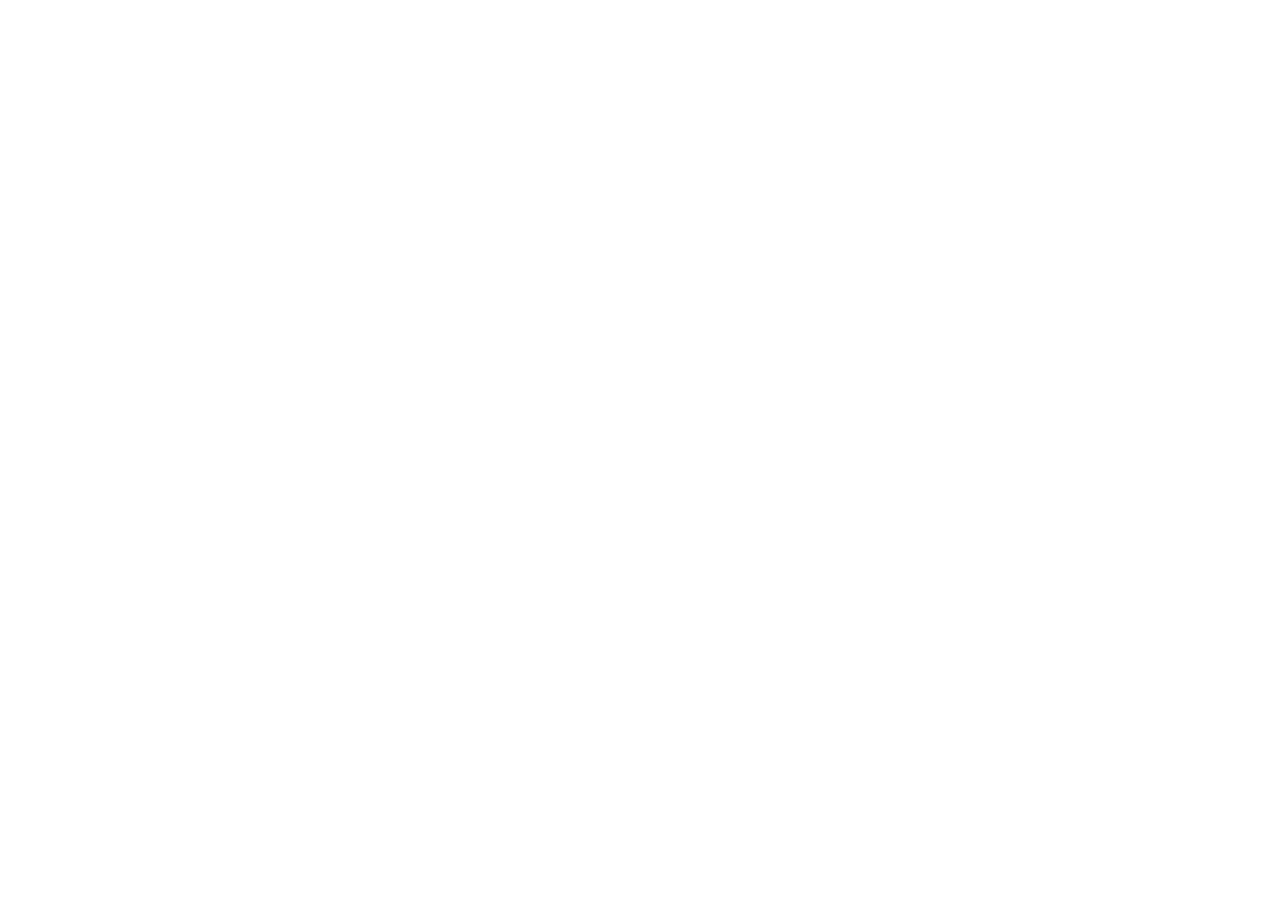
==== Catalogo.html @ 3c74f139 "Se agrego la mision, vision y valores" ====
<!DOCTYPE html>
<html lang="en">
    <head>
        <title>Catalogo</title>
        <meta charset="UTF-8">
        <meta name="viewport" content="width=device-width, initial-scale=1">
        <link href="style.css" rel="stylesheet">
    </head>
    <body>
    
    </body>
</html>
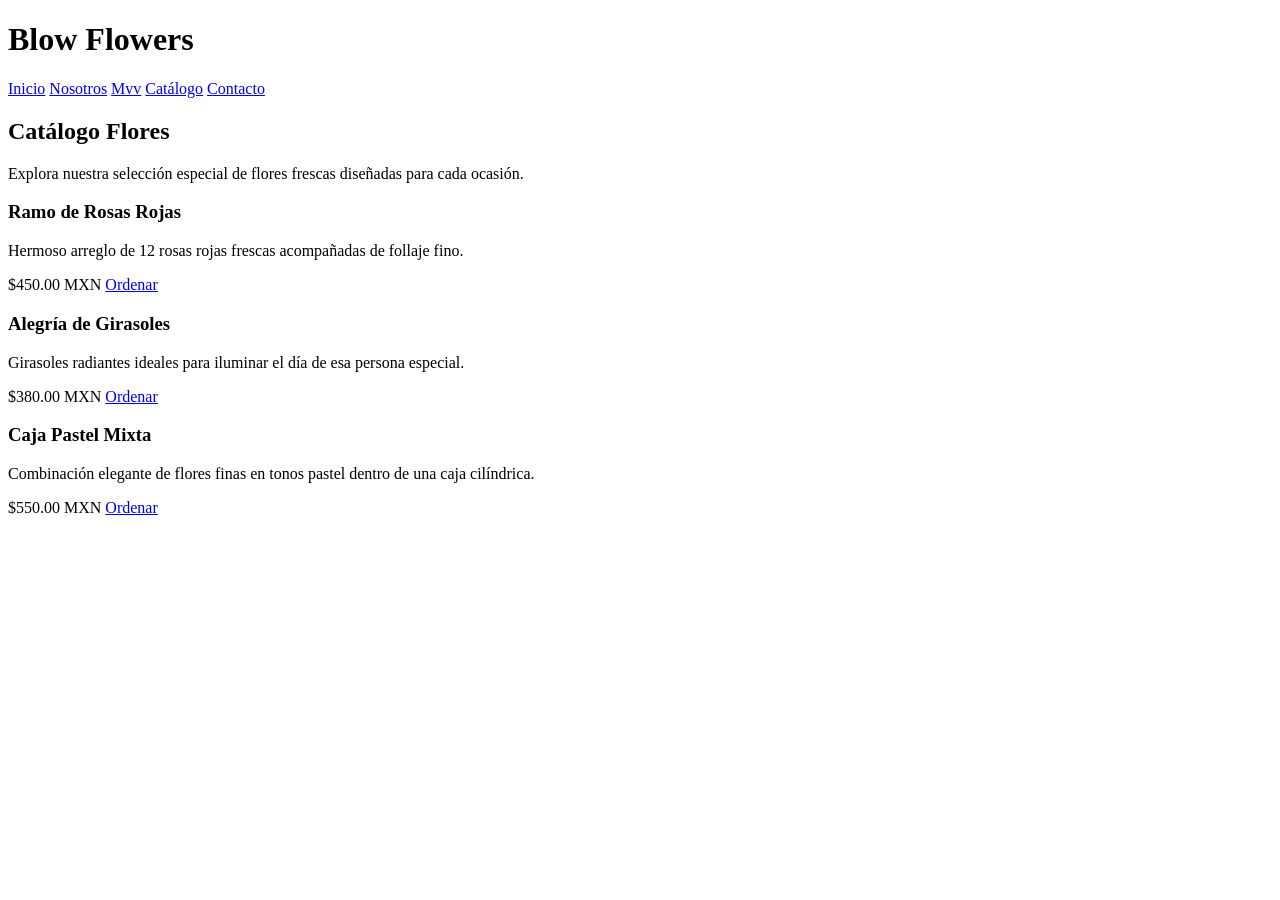
==== commit ecec2534: "Se agrego informacion al apartado del catalogo" ====
--- a/Catalogo.html
+++ b/Catalogo.html
@@ -1,12 +1,54 @@
 <!DOCTYPE html>
-<html lang="en">
-    <head>
-        <title>Catalogo</title>
-        <meta charset="UTF-8">
-        <meta name="viewport" content="width=device-width, initial-scale=1">
-        <link href="style.css" rel="stylesheet">
-    </head>
-    <body>
-    
-    </body>
+<html lang="es">
+<head>
+    <meta charset="UTF-8">
+    <meta name="viewport" content="width=device-width, initial-scale=1.0">
+    <title>Catálogo</title>
+    <link rel="stylesheet" href="style.css">
+</head>
+<body>
+
+    <header>
+        <h1>Blow Flowers</h1>
+        <div class="nav_bg">
+            <nav class="navegacion-principal contenedor">
+                <a href="index.html">Inicio</a>
+                <a href="Nosotros.html">Nosotros</a>
+                <a href="Mvv.html">Mvv</a>
+                <a href="Catalogo.html">Catálogo</a>
+                <a href="Contacto.html">Contacto</a>
+            </nav>
+        </div>
+    </header>
+
+    <main class="contenedor">
+        <h2>Catálogo Flores</h2>
+        <p class="descripcion-catalogo">Explora nuestra selección especial de flores frescas diseñadas para cada ocasión.</p>
+
+        <div class="contenedor-catalogo">
+            <div class="card-producto">
+                <h3>Ramo de Rosas Rojas</h3>
+                <p>Hermoso arreglo de 12 rosas rojas frescas acompañadas de follaje fino.</p>
+                <span class="precio">$450.00 MXN</span>
+                <a href="Contacto.html" class="btn-pedido">Ordenar</a>
+            </div>
+
+            <div class="card-producto">
+                <h3>Alegría de Girasoles</h3>
+                <p>Girasoles radiantes ideales para iluminar el día de esa persona especial.</p>
+                <span class="precio">$380.00 MXN</span>
+                <a href="Contacto.html" class="btn-pedido">Ordenar</a>
+            </div>
+
+            <div class="card-producto">
+                <h3>Caja Pastel Mixta</h3>
+                <p>Combinación elegante de flores finas en tonos pastel dentro de una caja cilíndrica.</p>
+                <span class="precio">$550.00 MXN</span>
+                <a href="Contacto.html" class="btn-pedido">Ordenar</a>
+            </div>
+        </div>
+    </main>
+
+
+</body>
 </html>
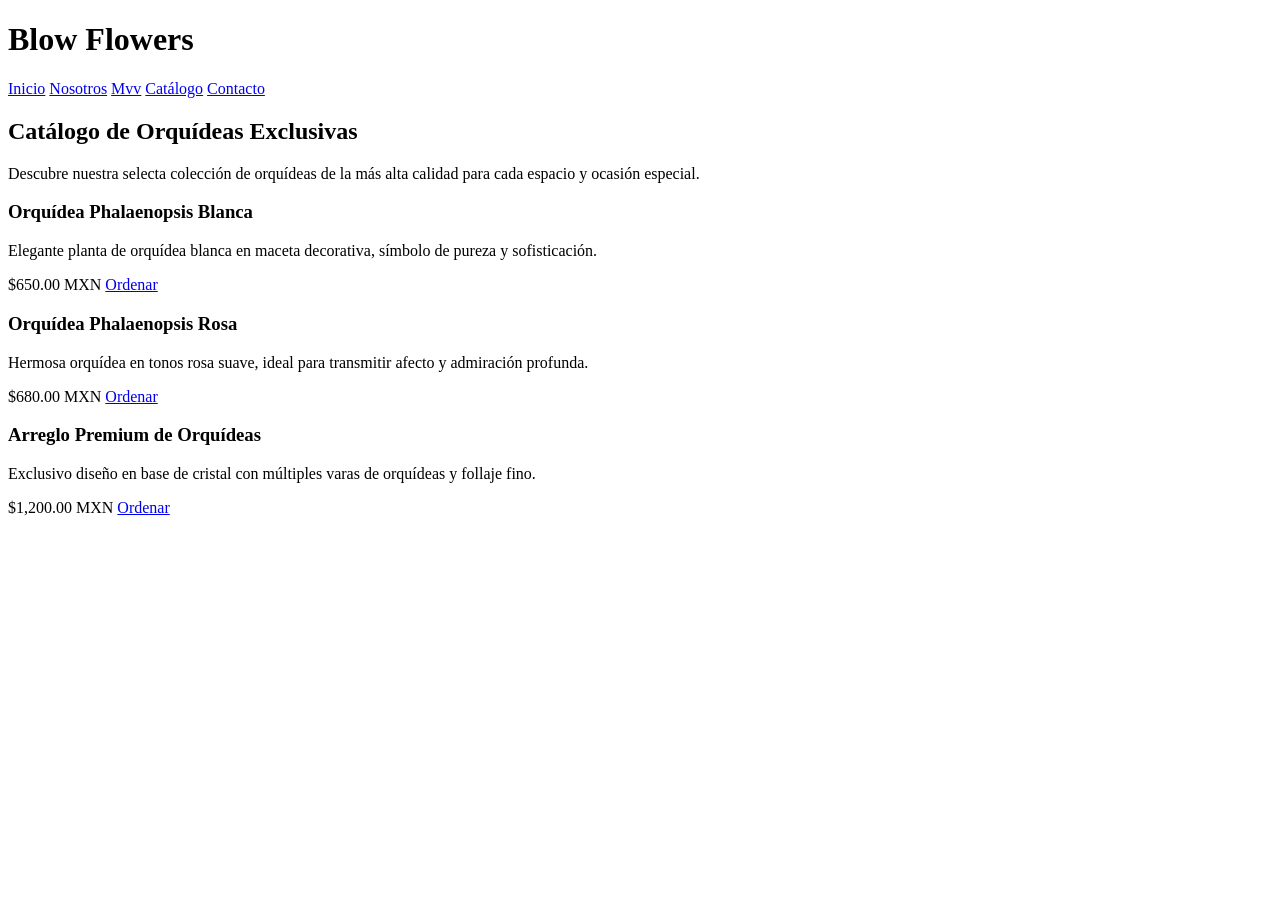
==== commit 659d7d42: "Se agrego una imagen" ====
--- a/Catalogo.html
+++ b/Catalogo.html
@@ -3,7 +3,7 @@
 <head>
     <meta charset="UTF-8">
     <meta name="viewport" content="width=device-width, initial-scale=1.0">
-    <title>Catálogo</title>
+    <title>Catálogo de Orquídeas - Blow Flowers</title>
     <link rel="stylesheet" href="style.css">
 </head>
 <body>
@@ -22,33 +22,36 @@
     </header>
 
     <main class="contenedor">
-        <h2>Catálogo Flores</h2>
-        <p class="descripcion-catalogo">Explora nuestra selección especial de flores frescas diseñadas para cada ocasión.</p>
+        <h2>Catálogo de Orquídeas Exclusivas</h2>
+        <p class="descripcion-catalogo">Descubre nuestra selecta colección de orquídeas de la más alta calidad para cada espacio y ocasión especial.</p>
 
         <div class="contenedor-catalogo">
+            <!-- Producto 1 -->
             <div class="card-producto">
-                <h3>Ramo de Rosas Rojas</h3>
-                <p>Hermoso arreglo de 12 rosas rojas frescas acompañadas de follaje fino.</p>
-                <span class="precio">$450.00 MXN</span>
+                <h3>Orquídea Phalaenopsis Blanca</h3>
+                <p>Elegante planta de orquídea blanca en maceta decorativa, símbolo de pureza y sofisticación.</p>
+                <span class="precio">$650.00 MXN</span>
                 <a href="Contacto.html" class="btn-pedido">Ordenar</a>
             </div>
 
+            <!-- Producto 2 -->
             <div class="card-producto">
-                <h3>Alegría de Girasoles</h3>
-                <p>Girasoles radiantes ideales para iluminar el día de esa persona especial.</p>
-                <span class="precio">$380.00 MXN</span>
+                <h3>Orquídea Phalaenopsis Rosa</h3>
+                <p>Hermosa orquídea en tonos rosa suave, ideal para transmitir afecto y admiración profunda.</p>
+                <span class="precio">$680.00 MXN</span>
                 <a href="Contacto.html" class="btn-pedido">Ordenar</a>
             </div>
 
+            <!-- Producto 3 -->
             <div class="card-producto">
-                <h3>Caja Pastel Mixta</h3>
-                <p>Combinación elegante de flores finas en tonos pastel dentro de una caja cilíndrica.</p>
-                <span class="precio">$550.00 MXN</span>
+                <h3>Arreglo Premium de Orquídeas</h3>
+                <p>Exclusivo diseño en base de cristal con múltiples varas de orquídeas y follaje fino.</p>
+                <span class="precio">$1,200.00 MXN</span>
                 <a href="Contacto.html" class="btn-pedido">Ordenar</a>
             </div>
         </div>
     </main>
 
-
+    
 </body>
 </html>
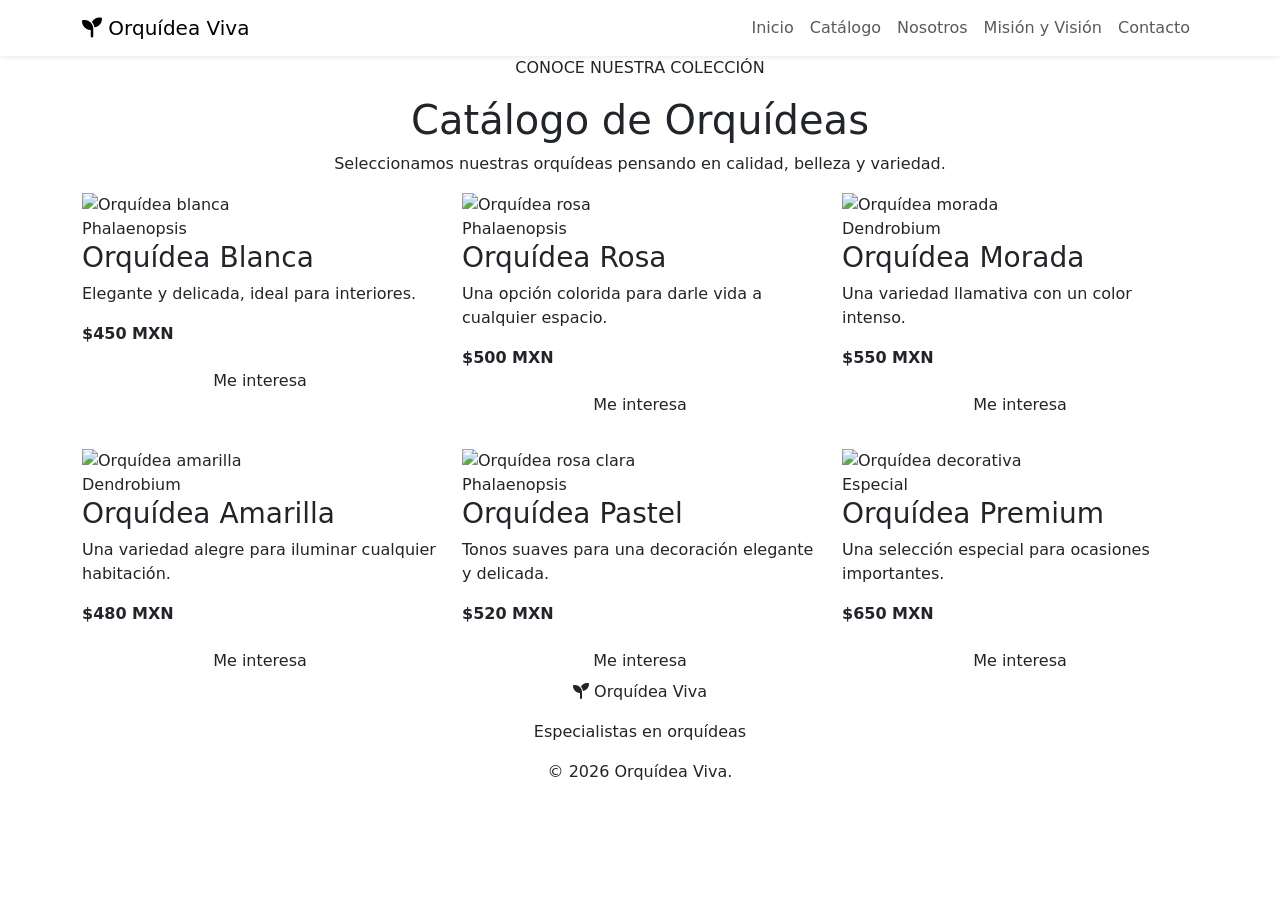
==== commit 9b9a657f: "Se modifico el apartado del catalogo" ====
--- a/Catalogo.html
+++ b/Catalogo.html
@@ -1,57 +1,385 @@
 <!DOCTYPE html>
 <html lang="es">
 <head>
+
     <meta charset="UTF-8">
-    <meta name="viewport" content="width=device-width, initial-scale=1.0">
-    <title>Catálogo de Orquídeas - Blow Flowers</title>
-    <link rel="stylesheet" href="style.css">
+
+    <meta name="viewport"
+          content="width=device-width, initial-scale=1.0">
+
+    <title>Orquídea Viva | Catálogo</title>
+
+    <link href="https://cdn.jsdelivr.net/npm/bootstrap@5.3.3/dist/css/bootstrap.min.css"
+          rel="stylesheet">
+
+    <link rel="stylesheet" href="Style.css">
+
+    <link rel="stylesheet"
+          href="https://cdnjs.cloudflare.com/ajax/libs/font-awesome/6.5.2/css/all.min.css">
+
 </head>
+
 <body>
 
-    <header>
-        <h1>Blow Flowers</h1>
-        <div class="nav_bg">
-            <nav class="navegacion-principal contenedor">
-                <a href="index.html">Inicio</a>
-                <a href="Nosotros.html">Nosotros</a>
-                <a href="Mvv.html">Mvv</a>
-                <a href="Catalogo.html">Catálogo</a>
-                <a href="Contacto.html">Contacto</a>
-            </nav>
+
+<header>
+
+    <nav class="navbar navbar-expand-lg navbar-light bg-white shadow-sm">
+
+        <div class="container">
+
+            <a class="navbar-brand logo" href="index.html">
+                <i class="fa-solid fa-seedling"></i>
+                Orquídea Viva
+            </a>
+
+            <button class="navbar-toggler"
+                    type="button"
+                    data-bs-toggle="collapse"
+                    data-bs-target="#menu">
+
+                <span class="navbar-toggler-icon"></span>
+
+            </button>
+
+
+            <div class="collapse navbar-collapse" id="menu">
+
+                <ul class="navbar-nav ms-auto">
+
+                    <li class="nav-item">
+                        <a class="nav-link" href="index.html">
+                            Inicio
+                        </a>
+                    </li>
+
+                    <li class="nav-item">
+                        <a class="nav-link activo" href="Catalogo.html">
+                            Catálogo
+                        </a>
+                    </li>
+
+                    <li class="nav-item">
+                        <a class="nav-link" href="Nosotros.html">
+                            Nosotros
+                        </a>
+                    </li>
+
+                    <li class="nav-item">
+                        <a class="nav-link" href="Mv.html">
+                            Misión y Visión
+                        </a>
+                    </li>
+
+                    <li class="nav-item">
+                        <a class="nav-link" href="Contacto.html">
+                            Contacto
+                        </a>
+                    </li>
+
+                </ul>
+
+            </div>
+
         </div>
-    </header>
-
-    <main class="contenedor">
-        <h2>Catálogo de Orquídeas Exclusivas</h2>
-        <p class="descripcion-catalogo">Descubre nuestra selecta colección de orquídeas de la más alta calidad para cada espacio y ocasión especial.</p>
-
-        <div class="contenedor-catalogo">
-            <!-- Producto 1 -->
-            <div class="card-producto">
-                <h3>Orquídea Phalaenopsis Blanca</h3>
-                <p>Elegante planta de orquídea blanca en maceta decorativa, símbolo de pureza y sofisticación.</p>
-                <span class="precio">$650.00 MXN</span>
-                <a href="Contacto.html" class="btn-pedido">Ordenar</a>
+
+    </nav>
+
+</header>
+
+
+<main>
+
+    <section class="titulo-pagina">
+
+        <div class="container text-center">
+
+            <p class="subtitulo">
+                CONOCE NUESTRA COLECCIÓN
+            </p>
+
+            <h1>
+                Catálogo de Orquídeas
+            </h1>
+
+            <p>
+                Seleccionamos nuestras orquídeas pensando en
+                calidad, belleza y variedad.
+            </p>
+
+        </div>
+
+    </section>
+
+
+    <section class="seccion">
+
+        <div class="container">
+
+            <div class="row g-4">
+
+
+                <div class="col-md-6 col-lg-4">
+
+                    <article class="producto">
+
+                        <img src="https://images.unsplash.com/photo-1566933293069-b55c7f326dd4?auto=format&fit=crop&w=600&q=80"
+                             alt="Orquídea blanca">
+
+                        <div class="producto-info">
+
+                            <span class="categoria">
+                                Phalaenopsis
+                            </span>
+
+                            <h3>
+                                Orquídea Blanca
+                            </h3>
+
+                            <p>
+                                Elegante y delicada, ideal para
+                                interiores.
+                            </p>
+
+                            <strong>
+                                $450 MXN
+                            </strong>
+
+                            <button class="btn btn-orquidea w-100 mt-3"
+                                    onclick="mostrarProducto('Orquídea Blanca')">
+                                Me interesa
+                            </button>
+
+                        </div>
+
+                    </article>
+
+                </div>
+
+
+                <div class="col-md-6 col-lg-4">
+
+                    <article class="producto">
+
+                        <img src="https://images.unsplash.com/photo-1617173944883-93f3e4a9c4e0?auto=format&fit=crop&w=600&q=80"
+                             alt="Orquídea rosa">
+
+                        <div class="producto-info">
+
+                            <span class="categoria">
+                                Phalaenopsis
+                            </span>
+
+                            <h3>
+                                Orquídea Rosa
+                            </h3>
+
+                            <p>
+                                Una opción colorida para darle
+                                vida a cualquier espacio.
+                            </p>
+
+                            <strong>
+                                $500 MXN
+                            </strong>
+
+                            <button class="btn btn-orquidea w-100 mt-3"
+                                    onclick="mostrarProducto('Orquídea Rosa')">
+                                Me interesa
+                            </button>
+
+                        </div>
+
+                    </article>
+
+                </div>
+
+
+                <div class="col-md-6 col-lg-4">
+
+                    <article class="producto">
+
+                        <img src="https://images.unsplash.com/photo-1566828832450-4c0f4f9e6f4d?auto=format&fit=crop&w=600&q=80"
+                             alt="Orquídea morada">
+
+                        <div class="producto-info">
+
+                            <span class="categoria">
+                                Dendrobium
+                            </span>
+
+                            <h3>
+                                Orquídea Morada
+                            </h3>
+
+                            <p>
+                                Una variedad llamativa con un
+                                color intenso.
+                            </p>
+
+                            <strong>
+                                $550 MXN
+                            </strong>
+
+                            <button class="btn btn-orquidea w-100 mt-3"
+                                    onclick="mostrarProducto('Orquídea Morada')">
+                                Me interesa
+                            </button>
+
+                        </div>
+
+                    </article>
+
+                </div>
+
+
+                <div class="col-md-6 col-lg-4">
+
+                    <article class="producto">
+
+                        <img src="https://images.unsplash.com/photo-1527061011665-3652c757a4d4?auto=format&fit=crop&w=600&q=80"
+                             alt="Orquídea amarilla">
+
+                        <div class="producto-info">
+
+                            <span class="categoria">
+                                Dendrobium
+                            </span>
+
+                            <h3>
+                                Orquídea Amarilla
+                            </h3>
+
+                            <p>
+                                Una variedad alegre para iluminar
+                                cualquier habitación.
+                            </p>
+
+                            <strong>
+                                $480 MXN
+                            </strong>
+
+                            <button class="btn btn-orquidea w-100 mt-3"
+                                    onclick="mostrarProducto('Orquídea Amarilla')">
+                                Me interesa
+                            </button>
+
+                        </div>
+
+                    </article>
+
+                </div>
+
+
+                <div class="col-md-6 col-lg-4">
+
+                    <article class="producto">
+
+                        <img src="https://images.unsplash.com/photo-1582794543139-8ac9cb0f7b11?auto=format&fit=crop&w=600&q=80"
+                             alt="Orquídea rosa clara">
+
+                        <div class="producto-info">
+
+                            <span class="categoria">
+                                Phalaenopsis
+                            </span>
+
+                            <h3>
+                                Orquídea Pastel
+                            </h3>
+
+                            <p>
+                                Tonos suaves para una decoración
+                                elegante y delicada.
+                            </p>
+
+                            <strong>
+                                $520 MXN
+                            </strong>
+
+                            <button class="btn btn-orquidea w-100 mt-3"
+                                    onclick="mostrarProducto('Orquídea Pastel')">
+                                Me interesa
+                            </button>
+
+                        </div>
+
+                    </article>
+
+                </div>
+
+
+                <div class="col-md-6 col-lg-4">
+
+                    <article class="producto">
+
+                        <img src="https://images.unsplash.com/photo-1591886960571-74d43a9d4166?auto=format&fit=crop&w=600&q=80"
+                             alt="Orquídea decorativa">
+
+                        <div class="producto-info">
+
+                            <span class="categoria">
+                                Especial
+                            </span>
+
+                            <h3>
+                                Orquídea Premium
+                            </h3>
+
+                            <p>
+                                Una selección especial para
+                                ocasiones importantes.
+                            </p>
+
+                            <strong>
+                                $650 MXN
+                            </strong>
+
+                            <button class="btn btn-orquidea w-100 mt-3"
+                                    onclick="mostrarProducto('Orquídea Premium')">
+                                Me interesa
+                            </button>
+
+                        </div>
+
+                    </article>
+
+                </div>
+
             </div>
 
-            <!-- Producto 2 -->
-            <div class="card-producto">
-                <h3>Orquídea Phalaenopsis Rosa</h3>
-                <p>Hermosa orquídea en tonos rosa suave, ideal para transmitir afecto y admiración profunda.</p>
-                <span class="precio">$680.00 MXN</span>
-                <a href="Contacto.html" class="btn-pedido">Ordenar</a>
-            </div>
-
-            <!-- Producto 3 -->
-            <div class="card-producto">
-                <h3>Arreglo Premium de Orquídeas</h3>
-                <p>Exclusivo diseño en base de cristal con múltiples varas de orquídeas y follaje fino.</p>
-                <span class="precio">$1,200.00 MXN</span>
-                <a href="Contacto.html" class="btn-pedido">Ordenar</a>
-            </div>
         </div>
-    </main>
-
-    
+
+    </section>
+
+</main>
+
+
+<footer>
+
+    <div class="container text-center">
+
+        <p>
+            <i class="fa-solid fa-seedling"></i>
+            Orquídea Viva
+        </p>
+
+        <p>
+            Especialistas en orquídeas
+        </p>
+
+        <p>
+            © 2026 Orquídea Viva.
+        </p>
+
+    </div>
+
+</footer>
+
+
+<script src="https://cdn.jsdelivr.net/npm/bootstrap@5.3.3/dist/js/bootstrap.bundle.min.js"></script>
+
+<script src="function.js"></script>
+
 </body>
 </html>
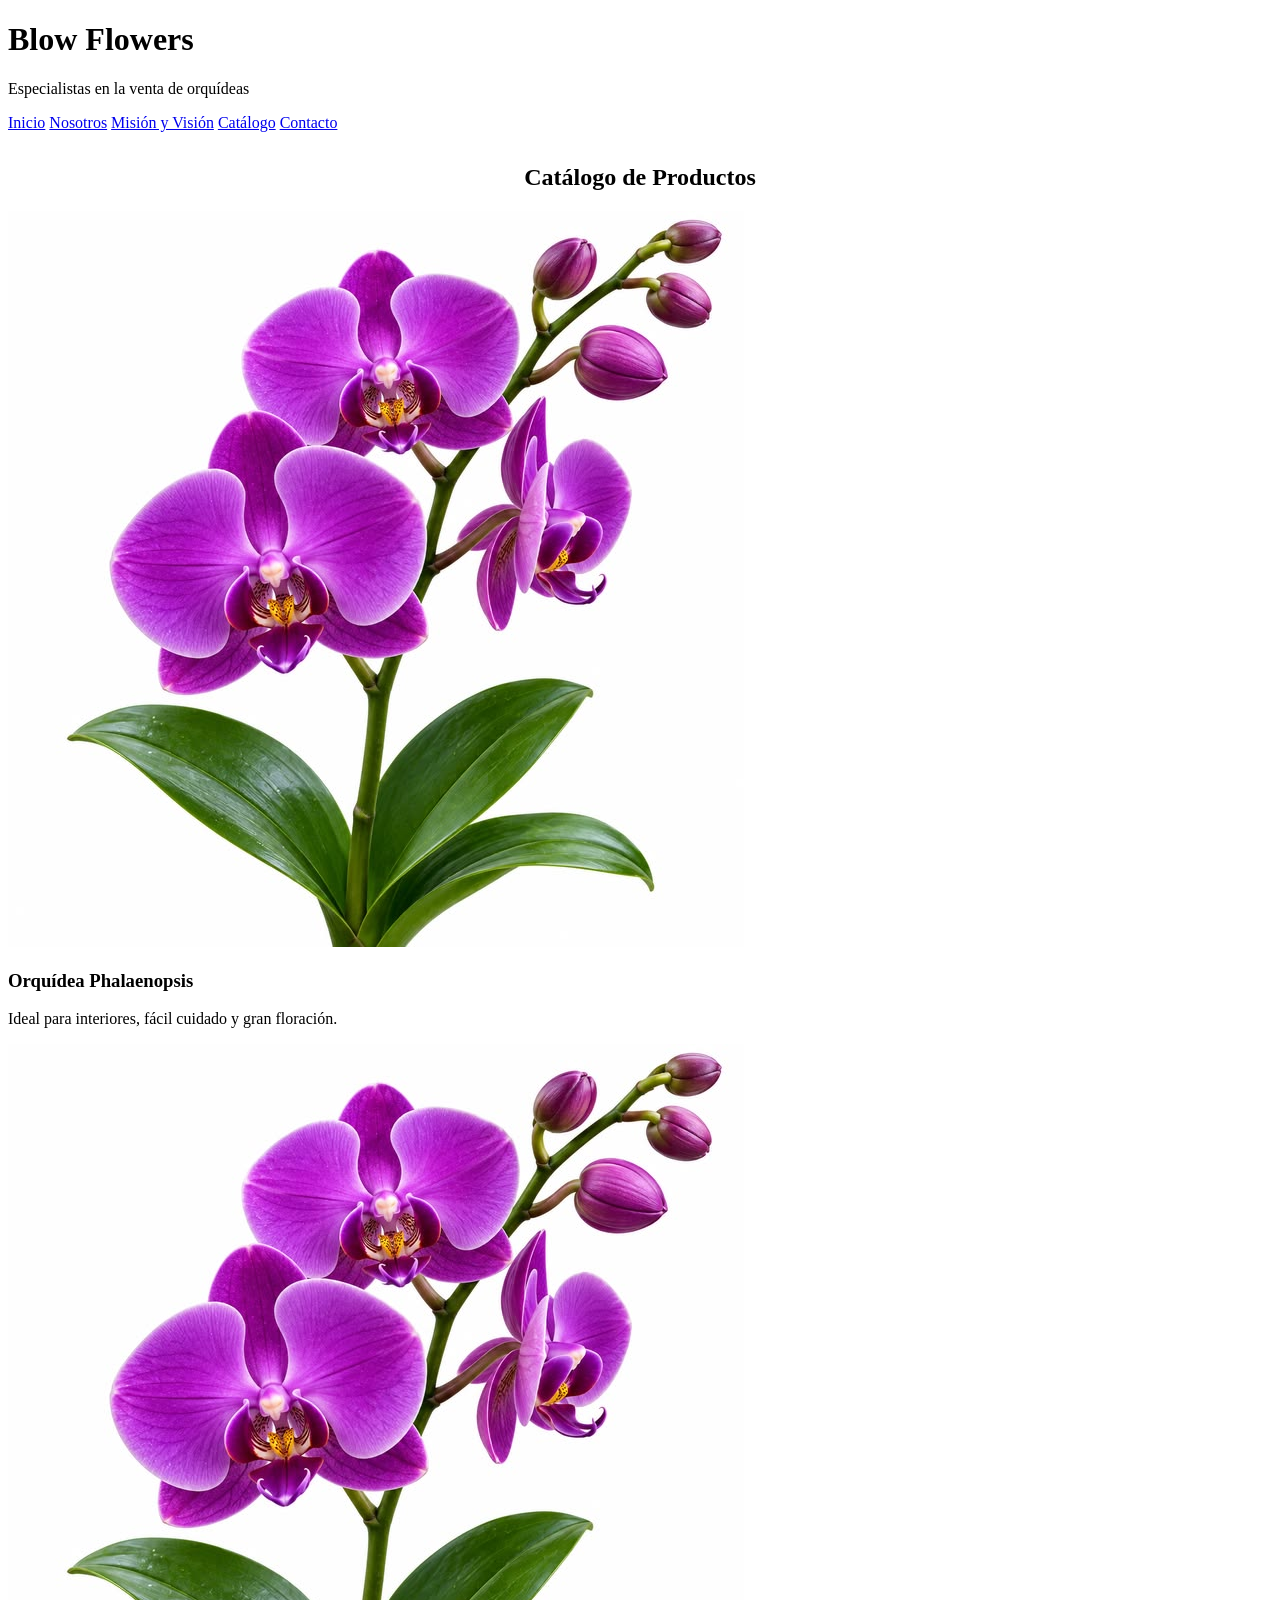
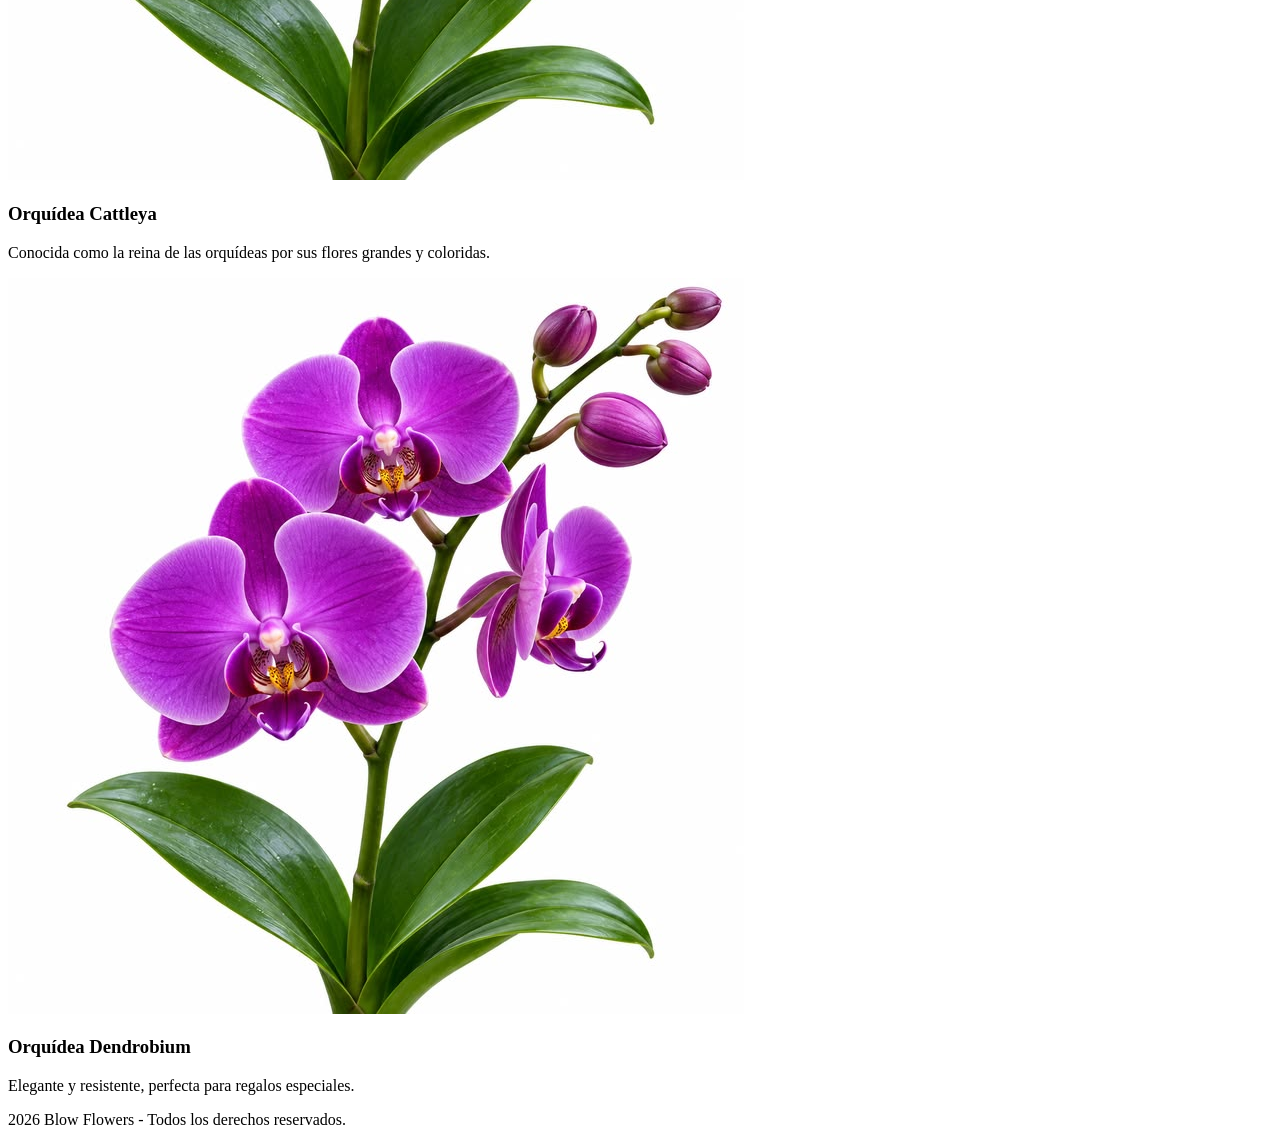
==== commit 31951892: "Se termino el apartado de contaco" ====
--- a/Catalogo.html
+++ b/Catalogo.html
@@ -1,385 +1,51 @@
 <!DOCTYPE html>
 <html lang="es">
 <head>
-
-    <meta charset="UTF-8">
-
-    <meta name="viewport"
-          content="width=device-width, initial-scale=1.0">
-
-    <title>Orquídea Viva | Catálogo</title>
-
-    <link href="https://cdn.jsdelivr.net/npm/bootstrap@5.3.3/dist/css/bootstrap.min.css"
-          rel="stylesheet">
-
-    <link rel="stylesheet" href="Style.css">
-
-    <link rel="stylesheet"
-          href="https://cdnjs.cloudflare.com/ajax/libs/font-awesome/6.5.2/css/all.min.css">
-
+  <meta charset="UTF-8">
+  <meta name="viewport" content="width=device-width, initial-scale=1.0">
+  <title>Blow Flowers - Catálogo</title>
+  <link rel="stylesheet" href="Style.css">
 </head>
 
 <body>
+  <header>
+    <h1>Blow Flowers</h1>
+    <p>Especialistas en la venta de orquídeas</p>
+  </header>
 
+  <div class="nav_bg">
+    <nav class="navegacion-principal contenedor">
+      <a href="index.html">Inicio</a>
+      <a href="Nosotros.html">Nosotros</a>
+      <a href="Mvv.html">Misión y Visión</a>
+      <a href="Catalogo.html">Catálogo</a>
+      <a href="Contacto.html">Contacto</a>
+    </nav>
+  </div>
 
-<header>
+  <main class="contenedor">
+    <h2 style="text-align: center; margin-top: 2rem;">Catálogo de Productos</h2>
+    <section class="grid-cards">
+      <article class="card">
+        <img src="img/img_o.jpg" alt="Orquídea Phalaenopsis">
+        <h3>Orquídea Phalaenopsis</h3>
+        <p>Ideal para interiores, fácil cuidado y gran floración.</p>
+      </article>
+      <article class="card">
+        <img src="img/img_o.jpg" alt="Orquídea Cattleya">
+        <h3>Orquídea Cattleya</h3>
+        <p>Conocida como la reina de las orquídeas por sus flores grandes y coloridas.</p>
+      </article>
+      <article class="card">
+        <img src="img/img_o.jpg" alt="Orquídea Dendrobium">
+        <h3>Orquídea Dendrobium</h3>
+        <p>Elegante y resistente, perfecta para regalos especiales.</p>
+      </article>
+    </section>
+  </main>
 
-    <nav class="navbar navbar-expand-lg navbar-light bg-white shadow-sm">
-
-        <div class="container">
-
-            <a class="navbar-brand logo" href="index.html">
-                <i class="fa-solid fa-seedling"></i>
-                Orquídea Viva
-            </a>
-
-            <button class="navbar-toggler"
-                    type="button"
-                    data-bs-toggle="collapse"
-                    data-bs-target="#menu">
-
-                <span class="navbar-toggler-icon"></span>
-
-            </button>
-
-
-            <div class="collapse navbar-collapse" id="menu">
-
-                <ul class="navbar-nav ms-auto">
-
-                    <li class="nav-item">
-                        <a class="nav-link" href="index.html">
-                            Inicio
-                        </a>
-                    </li>
-
-                    <li class="nav-item">
-                        <a class="nav-link activo" href="Catalogo.html">
-                            Catálogo
-                        </a>
-                    </li>
-
-                    <li class="nav-item">
-                        <a class="nav-link" href="Nosotros.html">
-                            Nosotros
-                        </a>
-                    </li>
-
-                    <li class="nav-item">
-                        <a class="nav-link" href="Mv.html">
-                            Misión y Visión
-                        </a>
-                    </li>
-
-                    <li class="nav-item">
-                        <a class="nav-link" href="Contacto.html">
-                            Contacto
-                        </a>
-                    </li>
-
-                </ul>
-
-            </div>
-
-        </div>
-
-    </nav>
-
-</header>
-
-
-<main>
-
-    <section class="titulo-pagina">
-
-        <div class="container text-center">
-
-            <p class="subtitulo">
-                CONOCE NUESTRA COLECCIÓN
-            </p>
-
-            <h1>
-                Catálogo de Orquídeas
-            </h1>
-
-            <p>
-                Seleccionamos nuestras orquídeas pensando en
-                calidad, belleza y variedad.
-            </p>
-
-        </div>
-
-    </section>
-
-
-    <section class="seccion">
-
-        <div class="container">
-
-            <div class="row g-4">
-
-
-                <div class="col-md-6 col-lg-4">
-
-                    <article class="producto">
-
-                        <img src="https://images.unsplash.com/photo-1566933293069-b55c7f326dd4?auto=format&fit=crop&w=600&q=80"
-                             alt="Orquídea blanca">
-
-                        <div class="producto-info">
-
-                            <span class="categoria">
-                                Phalaenopsis
-                            </span>
-
-                            <h3>
-                                Orquídea Blanca
-                            </h3>
-
-                            <p>
-                                Elegante y delicada, ideal para
-                                interiores.
-                            </p>
-
-                            <strong>
-                                $450 MXN
-                            </strong>
-
-                            <button class="btn btn-orquidea w-100 mt-3"
-                                    onclick="mostrarProducto('Orquídea Blanca')">
-                                Me interesa
-                            </button>
-
-                        </div>
-
-                    </article>
-
-                </div>
-
-
-                <div class="col-md-6 col-lg-4">
-
-                    <article class="producto">
-
-                        <img src="https://images.unsplash.com/photo-1617173944883-93f3e4a9c4e0?auto=format&fit=crop&w=600&q=80"
-                             alt="Orquídea rosa">
-
-                        <div class="producto-info">
-
-                            <span class="categoria">
-                                Phalaenopsis
-                            </span>
-
-                            <h3>
-                                Orquídea Rosa
-                            </h3>
-
-                            <p>
-                                Una opción colorida para darle
-                                vida a cualquier espacio.
-                            </p>
-
-                            <strong>
-                                $500 MXN
-                            </strong>
-
-                            <button class="btn btn-orquidea w-100 mt-3"
-                                    onclick="mostrarProducto('Orquídea Rosa')">
-                                Me interesa
-                            </button>
-
-                        </div>
-
-                    </article>
-
-                </div>
-
-
-                <div class="col-md-6 col-lg-4">
-
-                    <article class="producto">
-
-                        <img src="https://images.unsplash.com/photo-1566828832450-4c0f4f9e6f4d?auto=format&fit=crop&w=600&q=80"
-                             alt="Orquídea morada">
-
-                        <div class="producto-info">
-
-                            <span class="categoria">
-                                Dendrobium
-                            </span>
-
-                            <h3>
-                                Orquídea Morada
-                            </h3>
-
-                            <p>
-                                Una variedad llamativa con un
-                                color intenso.
-                            </p>
-
-                            <strong>
-                                $550 MXN
-                            </strong>
-
-                            <button class="btn btn-orquidea w-100 mt-3"
-                                    onclick="mostrarProducto('Orquídea Morada')">
-                                Me interesa
-                            </button>
-
-                        </div>
-
-                    </article>
-
-                </div>
-
-
-                <div class="col-md-6 col-lg-4">
-
-                    <article class="producto">
-
-                        <img src="https://images.unsplash.com/photo-1527061011665-3652c757a4d4?auto=format&fit=crop&w=600&q=80"
-                             alt="Orquídea amarilla">
-
-                        <div class="producto-info">
-
-                            <span class="categoria">
-                                Dendrobium
-                            </span>
-
-                            <h3>
-                                Orquídea Amarilla
-                            </h3>
-
-                            <p>
-                                Una variedad alegre para iluminar
-                                cualquier habitación.
-                            </p>
-
-                            <strong>
-                                $480 MXN
-                            </strong>
-
-                            <button class="btn btn-orquidea w-100 mt-3"
-                                    onclick="mostrarProducto('Orquídea Amarilla')">
-                                Me interesa
-                            </button>
-
-                        </div>
-
-                    </article>
-
-                </div>
-
-
-                <div class="col-md-6 col-lg-4">
-
-                    <article class="producto">
-
-                        <img src="https://images.unsplash.com/photo-1582794543139-8ac9cb0f7b11?auto=format&fit=crop&w=600&q=80"
-                             alt="Orquídea rosa clara">
-
-                        <div class="producto-info">
-
-                            <span class="categoria">
-                                Phalaenopsis
-                            </span>
-
-                            <h3>
-                                Orquídea Pastel
-                            </h3>
-
-                            <p>
-                                Tonos suaves para una decoración
-                                elegante y delicada.
-                            </p>
-
-                            <strong>
-                                $520 MXN
-                            </strong>
-
-                            <button class="btn btn-orquidea w-100 mt-3"
-                                    onclick="mostrarProducto('Orquídea Pastel')">
-                                Me interesa
-                            </button>
-
-                        </div>
-
-                    </article>
-
-                </div>
-
-
-                <div class="col-md-6 col-lg-4">
-
-                    <article class="producto">
-
-                        <img src="https://images.unsplash.com/photo-1591886960571-74d43a9d4166?auto=format&fit=crop&w=600&q=80"
-                             alt="Orquídea decorativa">
-
-                        <div class="producto-info">
-
-                            <span class="categoria">
-                                Especial
-                            </span>
-
-                            <h3>
-                                Orquídea Premium
-                            </h3>
-
-                            <p>
-                                Una selección especial para
-                                ocasiones importantes.
-                            </p>
-
-                            <strong>
-                                $650 MXN
-                            </strong>
-
-                            <button class="btn btn-orquidea w-100 mt-3"
-                                    onclick="mostrarProducto('Orquídea Premium')">
-                                Me interesa
-                            </button>
-
-                        </div>
-
-                    </article>
-
-                </div>
-
-            </div>
-
-        </div>
-
-    </section>
-
-</main>
-
-
-<footer>
-
-    <div class="container text-center">
-
-        <p>
-            <i class="fa-solid fa-seedling"></i>
-            Orquídea Viva
-        </p>
-
-        <p>
-            Especialistas en orquídeas
-        </p>
-
-        <p>
-            © 2026 Orquídea Viva.
-        </p>
-
-    </div>
-
-</footer>
-
-
-<script src="https://cdn.jsdelivr.net/npm/bootstrap@5.3.3/dist/js/bootstrap.bundle.min.js"></script>
-
-<script src="function.js"></script>
-
+  <footer>
+    <p> 2026 Blow Flowers - Todos los derechos reservados.</p>
+  </footer>
 </body>
 </html>
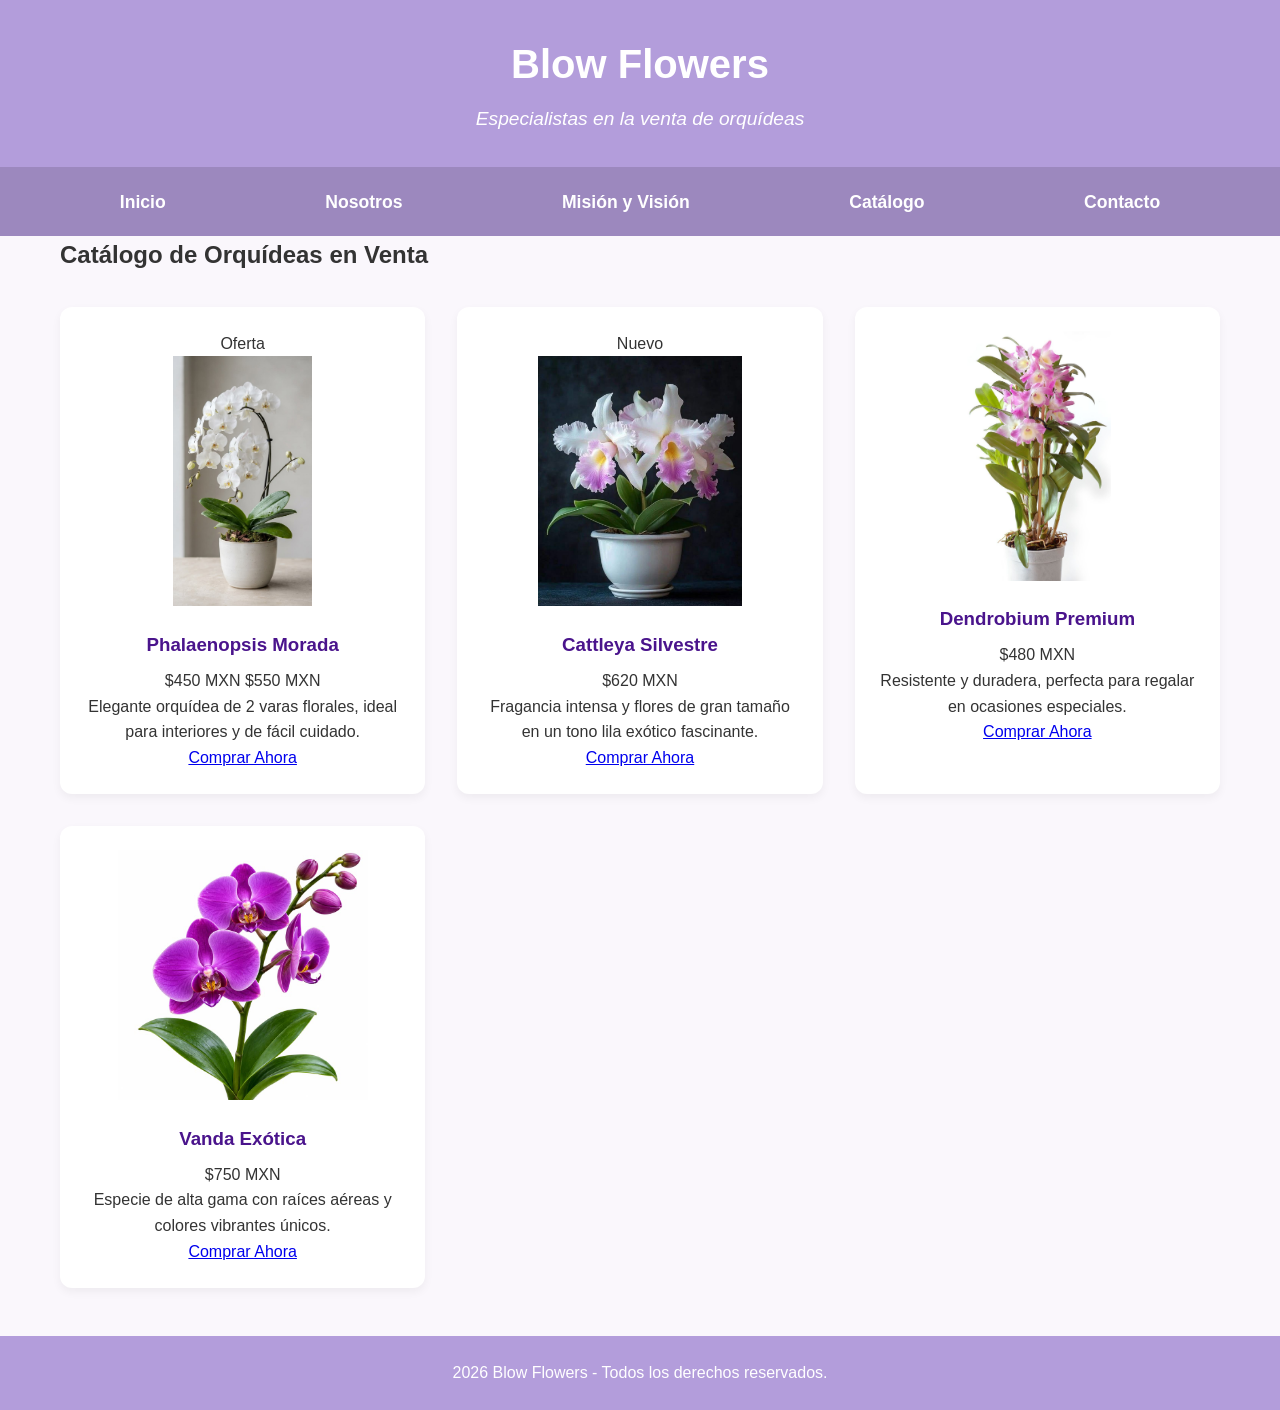
==== commit 09e1adf6: "Se termino el css" ====
--- a/Catalogo.html
+++ b/Catalogo.html
@@ -1,5 +1,6 @@
 <!DOCTYPE html>
 <html lang="es">
+
 <head>
   <meta charset="UTF-8">
   <meta name="viewport" content="width=device-width, initial-scale=1.0">
@@ -24,28 +25,51 @@
   </div>
 
   <main class="contenedor">
-    <h2 style="text-align: center; margin-top: 2rem;">Catálogo de Productos</h2>
+    <h2 class="titulo-seccion">Catálogo de Orquídeas en Venta</h2>
+    
     <section class="grid-cards">
-      <article class="card">
-        <img src="img/img_o.jpg" alt="Orquídea Phalaenopsis">
-        <h3>Orquídea Phalaenopsis</h3>
-        <p>Ideal para interiores, fácil cuidado y gran floración.</p>
+      <!-- Producto 1 -->
+      <article class="card card-producto">
+        <span class="badge">Oferta</span>
+        <img src="img/img_Phalaenopsis.jpg" alt="Orquídea Phalaenopsis Morada">
+        <h3>Phalaenopsis Morada</h3>
+        <p class="precio">$450 MXN <span class="precio-anterior">$550 MXN</span></p>
+        <p class="descripcion-corta">Elegante orquídea de 2 varas florales, ideal para interiores y de fácil cuidado.</p>
+        <a href="Contacto.html" class="btn-comprar">Comprar Ahora</a>
       </article>
-      <article class="card">
-        <img src="img/img_o.jpg" alt="Orquídea Cattleya">
-        <h3>Orquídea Cattleya</h3>
-        <p>Conocida como la reina de las orquídeas por sus flores grandes y coloridas.</p>
+
+      
+      <article class="card card-producto">
+        <span class="badge">Nuevo</span>
+        <img src="img/img_Cattleya.jpg" alt="Orquídea Cattleya Silvestre">
+        <h3>Cattleya Silvestre</h3>
+        <p class="precio">$620 MXN</p>
+        <p class="descripcion-corta">Fragancia intensa y flores de gran tamaño en un tono lila exótico fascinante.</p>
+        <a href="Contacto.html" class="btn-comprar">Comprar Ahora</a>
       </article>
-      <article class="card">
-        <img src="img/img_o.jpg" alt="Orquídea Dendrobium">
-        <h3>Orquídea Dendrobium</h3>
-        <p>Elegante y resistente, perfecta para regalos especiales.</p>
+
+      <!-- Producto 3 -->
+      <article class="card card-producto">
+        <img src="img/img_Dendrobium.jpg" alt="Orquídea Dendrobium Blanca">
+        <h3>Dendrobium Premium</h3>
+        <p class="precio">$480 MXN</p>
+        <p class="descripcion-corta">Resistente y duradera, perfecta para regalar en ocasiones especiales.</p>
+        <a href="Contacto.html" class="btn-comprar">Comprar Ahora</a>
+      </article>
+
+      <!-- Producto 4 -->
+      <article class="card card-producto">
+        <img src="img/img_o.jpg" alt="Orquídea Vanda Exótica">
+        <h3>Vanda Exótica</h3>
+        <p class="precio">$750 MXN</p>
+        <p class="descripcion-corta">Especie de alta gama con raíces aéreas y colores vibrantes únicos.</p>
+        <a href="Contacto.html" class="btn-comprar">Comprar Ahora</a>
       </article>
     </section>
   </main>
 
   <footer>
-    <p> 2026 Blow Flowers - Todos los derechos reservados.</p>
+    <p>2026 Blow Flowers - Todos los derechos reservados.</p>
   </footer>
 </body>
 </html>
--- a/Style.css
+++ b/Style.css
@@ -0,0 +1,205 @@
+/* Variables de Color: Lila Pastel Clarito */
+:root {
+  --primary-lila: #b39ddb;       /* Lila pastel clarito suave */
+  --primary-hover: #9575cd;      /* Lila para hover */
+  --nav-bg: #9c88be;            /* Barra de navegación lila claro */
+  --hero-bg: #f3e5f5;           /* Fondo del hero lila súper claro */
+  --bg-light: #faf7fc;          /* Fondo general */
+  --text-color: #333333;
+  --white: #ffffff;
+}
+
+* {
+  box-sizing: border-box;
+  margin: 0;
+  padding: 0;
+}
+
+body {
+  font-family: 'Segoe UI', Tahoma, Geneva, Verdana, sans-serif;
+  background-color: var(--bg-light);
+  color: var(--text-color);
+  line-height: 1.6;
+}
+
+.contenedor {
+  max-width: 1200px;
+  margin: 0 auto;
+  padding: 0 20px;
+}
+
+/* Header con lila clarito */
+header {
+  background-color: var(--primary-lila);
+  color: var(--white);
+  text-align: center;
+  padding: 2rem 1rem;
+}
+
+header h1 {
+  font-size: 2.5rem;
+  margin-bottom: 0.5rem;
+}
+
+header p {
+  font-size: 1.2rem;
+  font-style: italic;
+}
+
+/* Barra de navegación en lila pastel */
+.nav_bg {
+  background-color: var(--nav-bg);
+}
+
+.navegacion-principal {
+  display: flex;
+  flex-direction: column;
+  align-items: center;
+  padding: 0.8rem 0;
+}
+
+@media (min-width: 768px) {
+  .navegacion-principal {
+    flex-direction: row;
+    justify-content: space-around;
+  }
+}
+
+.navegacion-principal a {
+  color: var(--white);
+  text-decoration: none;
+  font-size: 1.1rem;
+  font-weight: 600;
+  padding: 0.5rem 1rem;
+  transition: background-color 0.3s ease;
+  border-radius: 6px;
+}
+
+.navegacion-principal a:hover {
+  background-color: var(--primary-hover);
+}
+
+/* Hero Section */
+.hero {
+  background-color: var(--hero-bg);
+  padding: 2.5rem 1rem;
+  text-align: center;
+  margin: 2rem 0;
+  border-radius: 12px;
+}
+
+.hero h2 {
+  color: #4a148c;
+  margin-bottom: 0.5rem;
+}
+
+/* Layout para tarjeta centrada de Inicio */
+.grid-cards-centrado {
+  display: flex;
+  justify-content: center;
+  margin: 2rem 0;
+}
+
+.grid-cards-centrado .card {
+  max-width: 500px;
+}
+
+.grid-cards {
+  display: grid;
+  grid-template-columns: repeat(auto-fit, minmax(280px, 1fr));
+  gap: 2rem;
+  margin: 2rem 0;
+}
+
+.card {
+  background-color: var(--white);
+  border-radius: 12px;
+  padding: 1.5rem;
+  box-shadow: 0 4px 10px rgba(0, 0, 0, 0.05);
+  text-align: center;
+  transition: transform 0.3s ease;
+}
+
+.card:hover {
+  transform: translateY(-5px);
+}
+
+.card img {
+  width: 100%;
+  max-height: 250px;
+  object-fit: contain;
+  border-radius: 8px;
+  margin-bottom: 1rem;
+}
+
+.card h3 {
+  color: #4a148c;
+  margin-bottom: 0.5rem;
+}
+
+/* Formulario */
+.form-contacto {
+  background: var(--white);
+  padding: 2rem;
+  border-radius: 12px;
+  max-width: 600px;
+  margin: 2rem auto;
+  box-shadow: 0 4px 12px rgba(0,0,0,0.08);
+}
+
+.campo {
+  margin-bottom: 1.2rem;
+  display: flex;
+  flex-direction: column;
+}
+
+.campo label {
+  font-weight: 600;
+  margin-bottom: 0.5rem;
+}
+
+.campo input, .campo select, .campo textarea {
+  padding: 0.8rem;
+  border: 1px solid #d1c4e9;
+  border-radius: 6px;
+  font-size: 1rem;
+}
+
+.btn-submit {
+  background-color: var(--primary-lila);
+  color: var(--white);
+  border: none;
+  padding: 0.8rem 1.5rem;
+  font-size: 1.1rem;
+  font-weight: bold;
+  border-radius: 6px;
+  cursor: pointer;
+  width: 100%;
+  transition: background-color 0.3s ease;
+}
+
+.btn-submit:hover {
+  background-color: var(--primary-hover);
+}
+
+/* Mapa */
+.mapa-contenedor {
+  margin: 2rem 0;
+  text-align: center;
+}
+
+.mapa-contenedor iframe {
+  width: 100%;
+  height: 400px;
+  border: 0;
+  border-radius: 12px;
+}
+
+/* Footer en lila suave */
+footer {
+  background-color: var(--primary-lila);
+  color: var(--white);
+  text-align: center;
+  padding: 1.5rem;
+  margin-top: 3rem;
+}
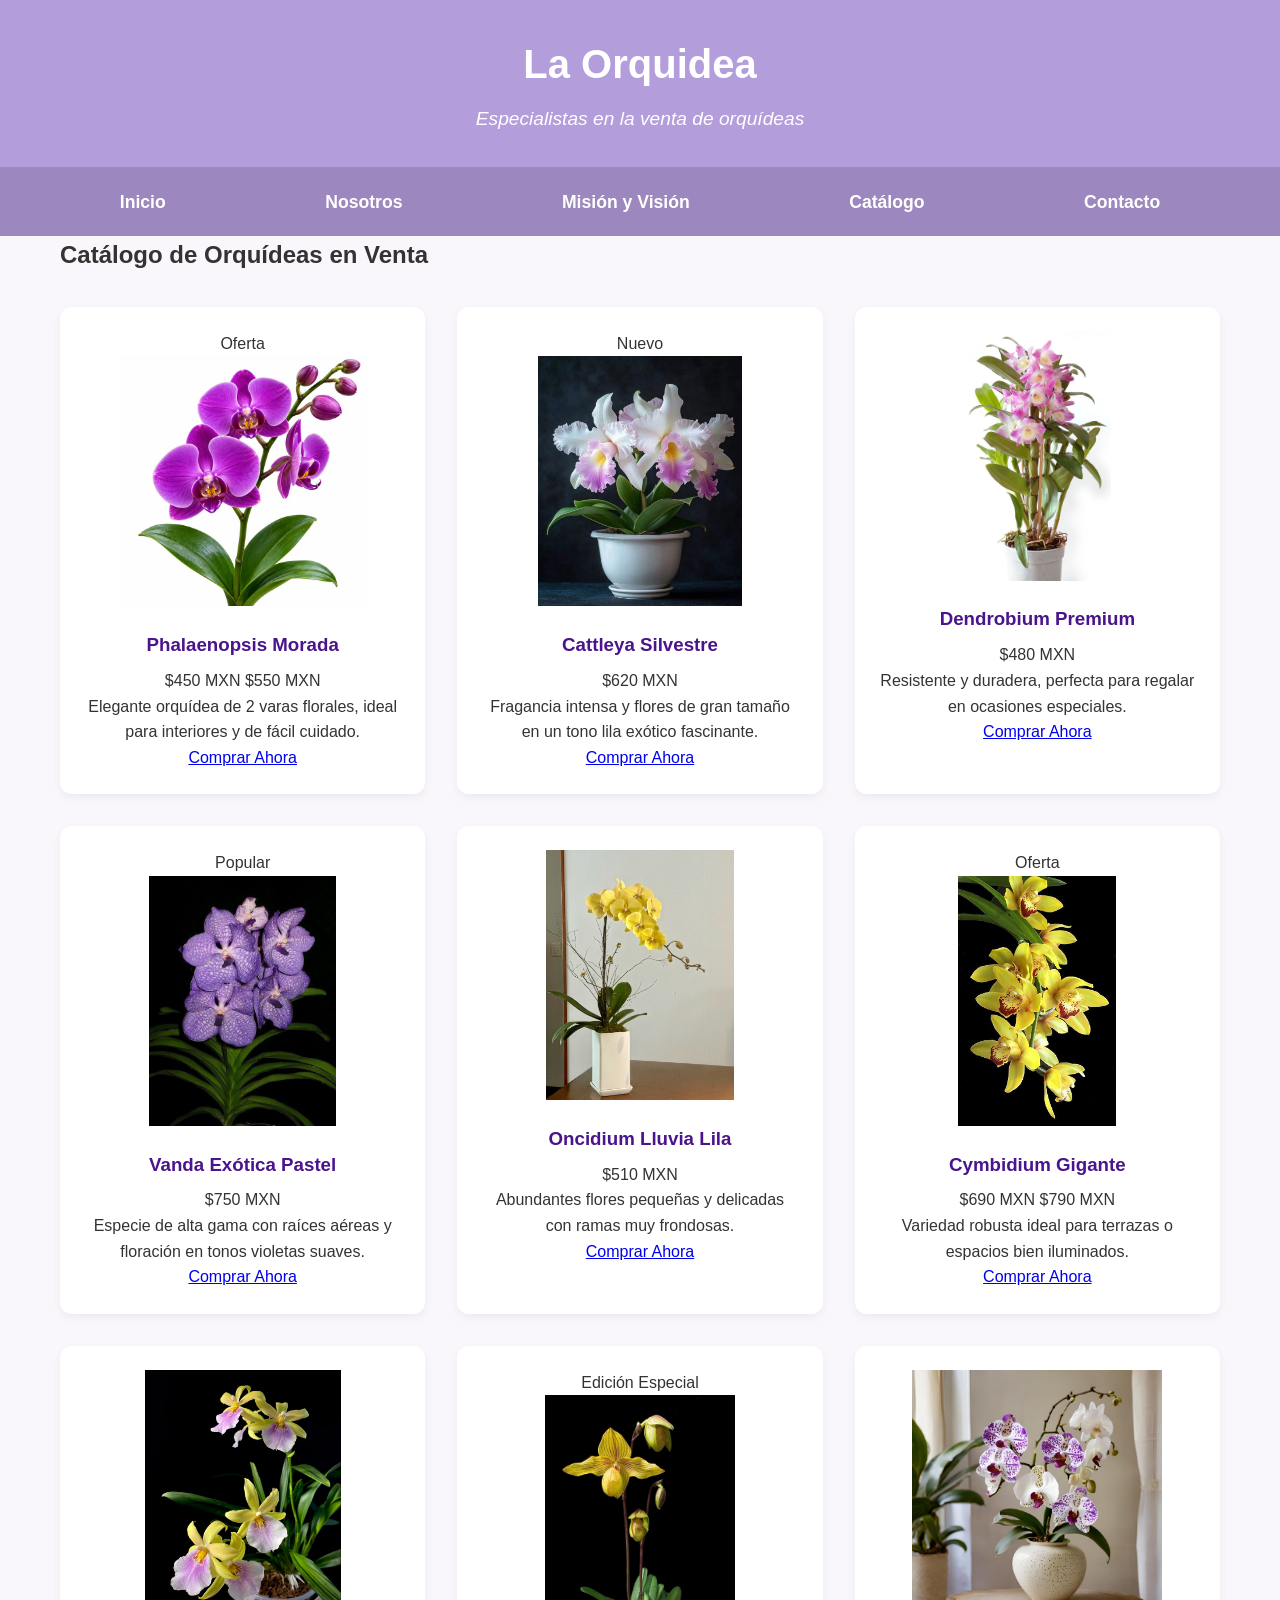
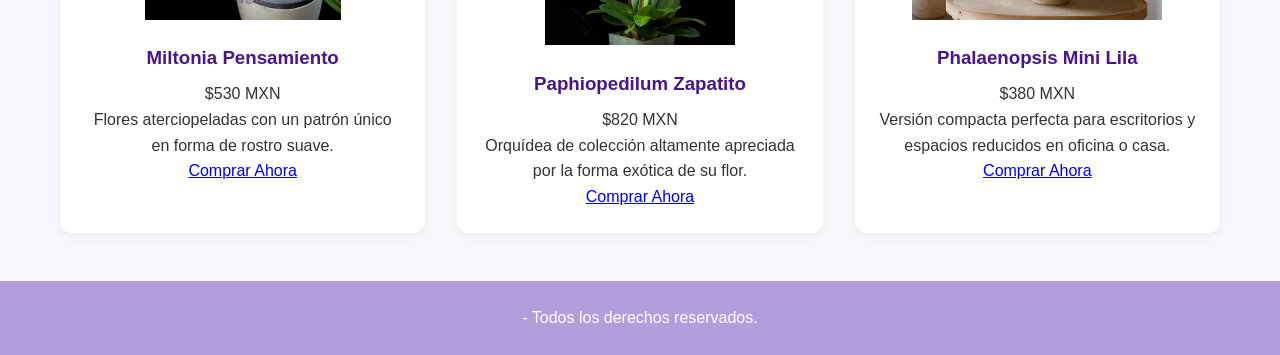
==== commit 0319f70f: "Se agregaron 5 imagenes mas" ====
--- a/Catalogo.html
+++ b/Catalogo.html
@@ -4,13 +4,13 @@
 <head>
   <meta charset="UTF-8">
   <meta name="viewport" content="width=device-width, initial-scale=1.0">
-  <title>Blow Flowers - Catálogo</title>
+  <title>La Orquidea - Catálogo</title>
   <link rel="stylesheet" href="Style.css">
 </head>
 
 <body>
   <header>
-    <h1>Blow Flowers</h1>
+    <h1>La Orquidea</h1>
     <p>Especialistas en la venta de orquídeas</p>
   </header>
 
@@ -28,48 +28,88 @@
     <h2 class="titulo-seccion">Catálogo de Orquídeas en Venta</h2>
     
     <section class="grid-cards">
-      <!-- Producto 1 -->
       <article class="card card-producto">
         <span class="badge">Oferta</span>
-        <img src="img/img_Phalaenopsis.jpg" alt="Orquídea Phalaenopsis Morada">
+        <img src="img/img_o.jpg" alt="Phalaenopsis Morada">
         <h3>Phalaenopsis Morada</h3>
         <p class="precio">$450 MXN <span class="precio-anterior">$550 MXN</span></p>
         <p class="descripcion-corta">Elegante orquídea de 2 varas florales, ideal para interiores y de fácil cuidado.</p>
         <a href="Contacto.html" class="btn-comprar">Comprar Ahora</a>
       </article>
 
-      
       <article class="card card-producto">
         <span class="badge">Nuevo</span>
-        <img src="img/img_Cattleya.jpg" alt="Orquídea Cattleya Silvestre">
+        <img src="img/img_Cattleya.jpg" alt="Cattleya Silvestre">
         <h3>Cattleya Silvestre</h3>
         <p class="precio">$620 MXN</p>
         <p class="descripcion-corta">Fragancia intensa y flores de gran tamaño en un tono lila exótico fascinante.</p>
         <a href="Contacto.html" class="btn-comprar">Comprar Ahora</a>
       </article>
 
-      <!-- Producto 3 -->
       <article class="card card-producto">
-        <img src="img/img_Dendrobium.jpg" alt="Orquídea Dendrobium Blanca">
+        <img src="img/img_Dendrobium.jpg" alt="Dendrobium Premium">
         <h3>Dendrobium Premium</h3>
         <p class="precio">$480 MXN</p>
         <p class="descripcion-corta">Resistente y duradera, perfecta para regalar en ocasiones especiales.</p>
         <a href="Contacto.html" class="btn-comprar">Comprar Ahora</a>
       </article>
 
-      <!-- Producto 4 -->
       <article class="card card-producto">
-        <img src="img/img_o.jpg" alt="Orquídea Vanda Exótica">
-        <h3>Vanda Exótica</h3>
+        <span class="badge">Popular</span>
+        <img src="img/img_VandaExótica.jpg" alt="Vanda Exótica Pastel">
+        <h3>Vanda Exótica Pastel</h3>
         <p class="precio">$750 MXN</p>
-        <p class="descripcion-corta">Especie de alta gama con raíces aéreas y colores vibrantes únicos.</p>
+        <p class="descripcion-corta">Especie de alta gama con raíces aéreas y floración en tonos violetas suaves.</p>
+        <a href="Contacto.html" class="btn-comprar">Comprar Ahora</a>
+      </article>
+
+      <article class="card card-producto">
+        <img src="img/img_LluviadeOro.jpg" alt="Oncidium Lluvia de Oro">
+        <h3>Oncidium Lluvia Lila</h3>
+        <p class="precio">$510 MXN</p>
+        <p class="descripcion-corta">Abundantes flores pequeñas y delicadas con ramas muy frondosas.</p>
+        <a href="Contacto.html" class="btn-comprar">Comprar Ahora</a>
+      </article>
+
+      <article class="card card-producto">
+        <span class="badge">Oferta</span>
+        <img src="img/img_CymbidiumGigante.jpg" alt="Cymbidium Gigante">
+        <h3>Cymbidium Gigante</h3>
+        <p class="precio">$690 MXN <span class="precio-anterior">$790 MXN</span></p>
+        <p class="descripcion-corta">Variedad robusta ideal para terrazas o espacios bien iluminados.</p>
+        <a href="Contacto.html" class="btn-comprar">Comprar Ahora</a>
+      </article>
+
+      <article class="card card-producto">
+        <img src="img/img_MiltoniaSunset.jpg" alt="Miltonia Pensamiento">
+        <h3>Miltonia Pensamiento</h3>
+        <p class="precio">$530 MXN</p>
+        <p class="descripcion-corta">Flores aterciopeladas con un patrón único en forma de rostro suave.</p>
+        <a href="Contacto.html" class="btn-comprar">Comprar Ahora</a>
+      </article>
+
+      <article class="card card-producto">
+        <span class="badge">Edición Especial</span>
+        <img src="img/img_Paphiopedilum.jpg" alt="Paphiopedilum Zapatito">
+        <h3>Paphiopedilum Zapatito</h3>
+        <p class="precio">$820 MXN</p>
+        <p class="descripcion-corta">Orquídea de colección altamente apreciada por la forma exótica de su flor.</p>
+        <a href="Contacto.html" class="btn-comprar">Comprar Ahora</a>
+      </article>
+
+      
+      <article class="card card-producto">
+        <img src="img/img_MinLila.jpg" alt="Phalaenopsis Mini">
+        <h3>Phalaenopsis Mini Lila</h3>
+        <p class="precio">$380 MXN</p>
+        <p class="descripcion-corta">Versión compacta perfecta para escritorios y espacios reducidos en oficina o casa.</p>
         <a href="Contacto.html" class="btn-comprar">Comprar Ahora</a>
       </article>
     </section>
   </main>
 
   <footer>
-    <p>2026 Blow Flowers - Todos los derechos reservados.</p>
+    <p> - Todos los derechos reservados.</p>
   </footer>
 </body>
 </html>
--- a/Style.css
+++ b/Style.css
@@ -1,10 +1,9 @@
-/* Variables de Color: Lila Pastel Clarito */
 :root {
-  --primary-lila: #b39ddb;       /* Lila pastel clarito suave */
-  --primary-hover: #9575cd;      /* Lila para hover */
-  --nav-bg: #9c88be;            /* Barra de navegación lila claro */
-  --hero-bg: #f3e5f5;           /* Fondo del hero lila súper claro */
-  --bg-light: #faf7fc;          /* Fondo general */
+  --primary-lila: #b39ddb;       
+  --primary-hover: #9575cd;      
+  --nav-bg: #9c88be;           
+  --hero-bg: #f3e5f5;          
+  --bg-light: #faf7fc;          
   --text-color: #333333;
   --white: #ffffff;
 }
@@ -28,7 +27,6 @@
   padding: 0 20px;
 }
 
-/* Header con lila clarito */
 header {
   background-color: var(--primary-lila);
   color: var(--white);
@@ -46,7 +44,6 @@
   font-style: italic;
 }
 
-/* Barra de navegación en lila pastel */
 .nav_bg {
   background-color: var(--nav-bg);
 }
@@ -79,7 +76,6 @@
   background-color: var(--primary-hover);
 }
 
-/* Hero Section */
 .hero {
   background-color: var(--hero-bg);
   padding: 2.5rem 1rem;
@@ -93,7 +89,6 @@
   margin-bottom: 0.5rem;
 }
 
-/* Layout para tarjeta centrada de Inicio */
 .grid-cards-centrado {
   display: flex;
   justify-content: center;
@@ -137,7 +132,6 @@
   margin-bottom: 0.5rem;
 }
 
-/* Formulario */
 .form-contacto {
   background: var(--white);
   padding: 2rem;
@@ -182,7 +176,6 @@
   background-color: var(--primary-hover);
 }
 
-/* Mapa */
 .mapa-contenedor {
   margin: 2rem 0;
   text-align: center;
@@ -195,7 +188,6 @@
   border-radius: 12px;
 }
 
-/* Footer en lila suave */
 footer {
   background-color: var(--primary-lila);
   color: var(--white);
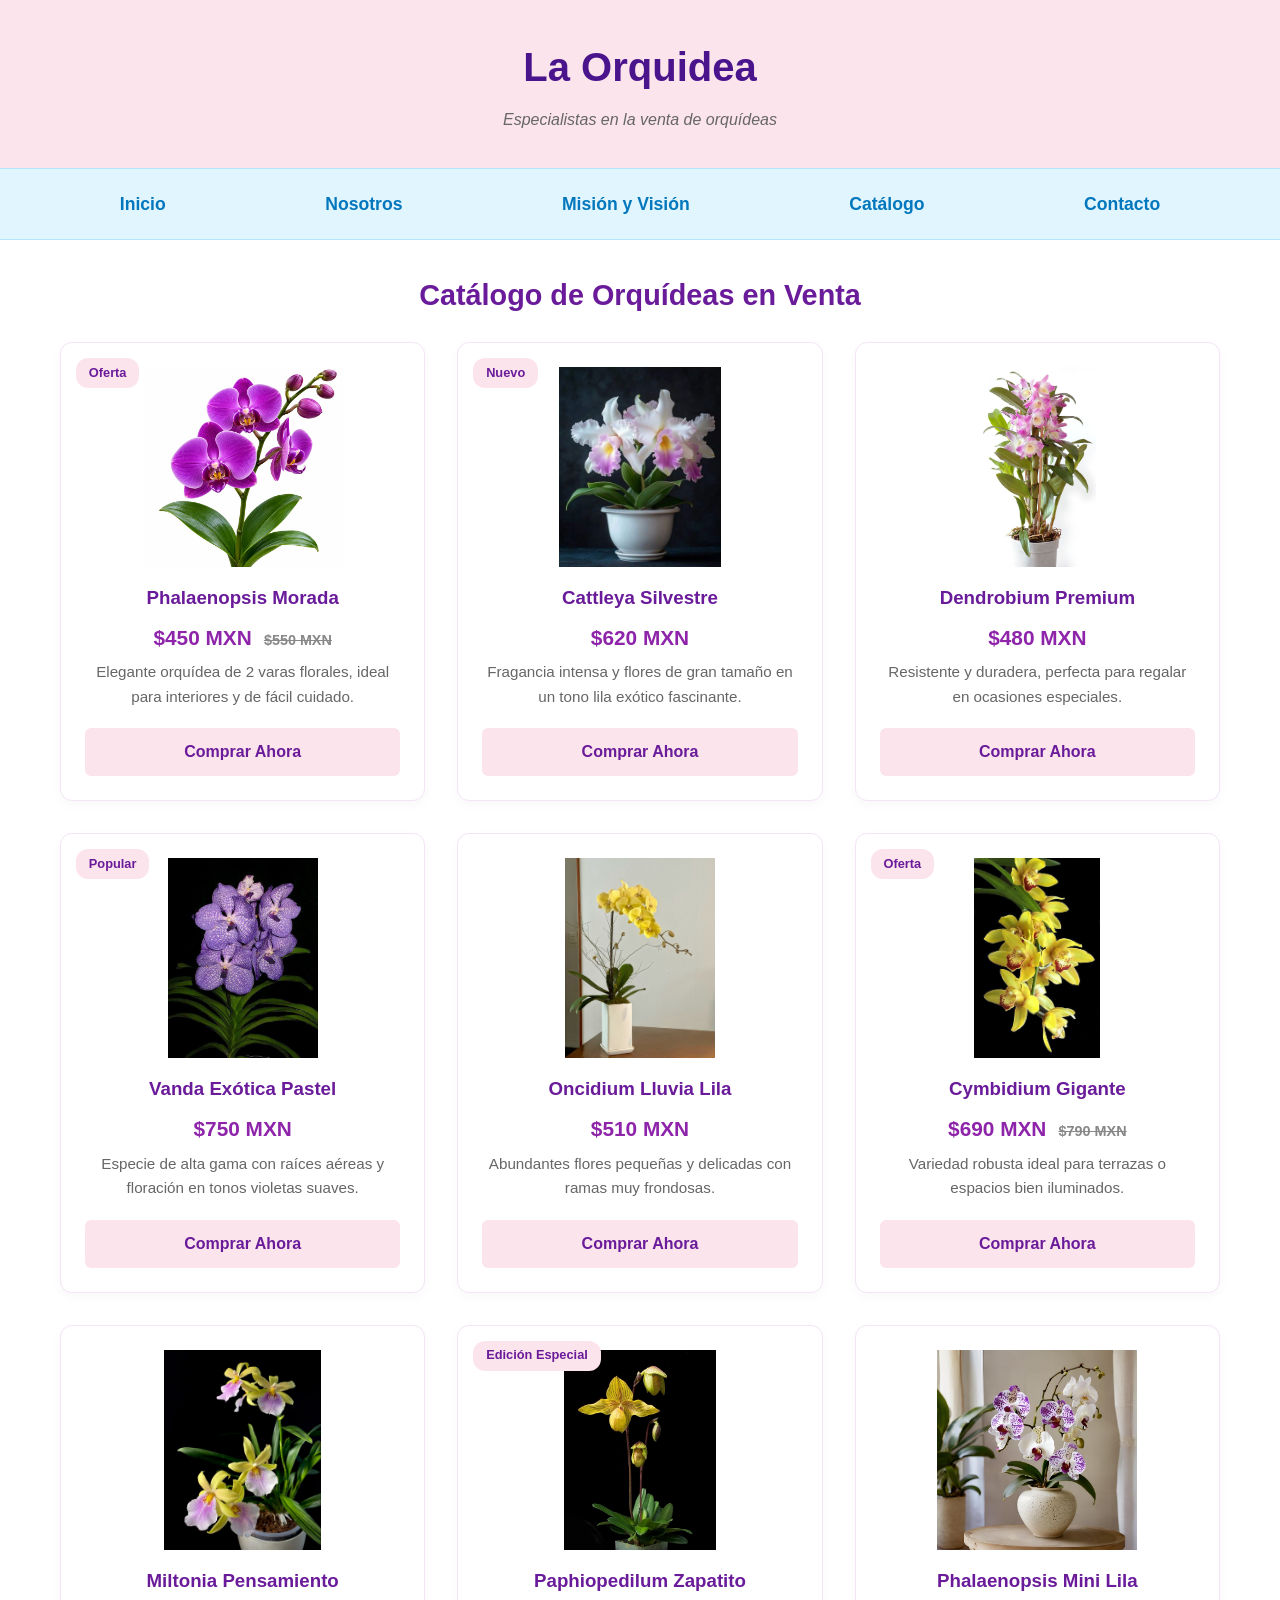
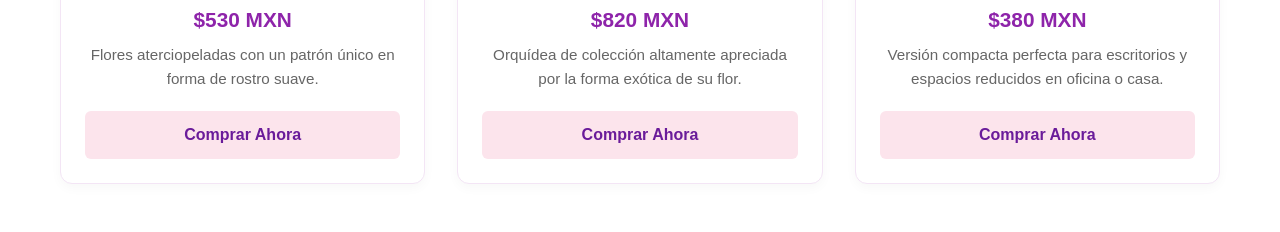
==== commit 9b25ee1c: "Se modifico el catalogo" ====
--- a/Catalogo.html
+++ b/Catalogo.html
@@ -108,8 +108,5 @@
     </section>
   </main>
 
-  <footer>
-    <p> - Todos los derechos reservados.</p>
-  </footer>
 </body>
 </html>
--- a/Style.css
+++ b/Style.css
@@ -1,11 +1,14 @@
 :root {
-  --primary-lila: #b39ddb;       
-  --primary-hover: #9575cd;      
-  --nav-bg: #9c88be;           
-  --hero-bg: #f3e5f5;          
-  --bg-light: #faf7fc;          
+  --primary-rosa: #fce4ec;       
+  --secondary-azul: #e1f5fe;     
+  --primary-hover: #f8bbd0;      
+  --azul-hover: #b3e5fc;         
+  --hero-bg: #f9fbe7;           
+  --bg-light: #ffffff;          
   --text-color: #333333;
   --white: #ffffff;
+  --accent-purple: #6a1b9a;     
+  --precio-color: #8e24aa;      
 }
 
 * {
@@ -28,24 +31,27 @@
 }
 
 header {
-  background-color: var(--primary-lila);
-  color: var(--white);
-  text-align: center;
-  padding: 2rem 1rem;
+  background-color: var(--primary-rosa);
+  color: var(--accent-purple);
+  text-align: center;
+  padding: 2.2rem 1rem;
 }
 
 header h1 {
   font-size: 2.5rem;
   margin-bottom: 0.5rem;
+  color: #4a148c;
 }
 
 header p {
-  font-size: 1.2rem;
   font-style: italic;
+  color: #666666;
 }
 
 .nav_bg {
-  background-color: var(--nav-bg);
+  background-color: var(--secondary-azul);
+  border-top: 1px solid #b3e5fc;
+  border-bottom: 1px solid #b3e5fc;
 }
 
 .navegacion-principal {
@@ -63,21 +69,29 @@
 }
 
 .navegacion-principal a {
-  color: var(--white);
+  color: #0277bd;
   text-decoration: none;
   font-size: 1.1rem;
   font-weight: 600;
   padding: 0.5rem 1rem;
-  transition: background-color 0.3s ease;
+  transition: background-color 0.3s ease, color 0.3s ease;
   border-radius: 6px;
 }
 
 .navegacion-principal a:hover {
-  background-color: var(--primary-hover);
+  background-color: var(--azul-hover);
+  color: #01579b;
+}
+
+.titulo-seccion {
+  text-align: center;
+  color: var(--accent-purple);
+  font-size: 1.8rem;
+  margin: 2rem 0 1.5rem 0;
 }
 
 .hero {
-  background-color: var(--hero-bg);
+  background-color: #f3e5f5;
   padding: 2.5rem 1rem;
   text-align: center;
   margin: 2rem 0;
@@ -85,32 +99,23 @@
 }
 
 .hero h2 {
-  color: #4a148c;
+  color: var(--accent-purple);
   margin-bottom: 0.5rem;
-}
-
-.grid-cards-centrado {
-  display: flex;
-  justify-content: center;
-  margin: 2rem 0;
-}
-
-.grid-cards-centrado .card {
-  max-width: 500px;
 }
 
 .grid-cards {
   display: grid;
   grid-template-columns: repeat(auto-fit, minmax(280px, 1fr));
   gap: 2rem;
-  margin: 2rem 0;
+  margin-bottom: 3rem;
 }
 
 .card {
   background-color: var(--white);
+  border: 1px solid #f3e5f5;
   border-radius: 12px;
   padding: 1.5rem;
-  box-shadow: 0 4px 10px rgba(0, 0, 0, 0.05);
+  box-shadow: 0 4px 12px rgba(0, 0, 0, 0.03);
   text-align: center;
   transition: transform 0.3s ease;
 }
@@ -121,24 +126,79 @@
 
 .card img {
   width: 100%;
-  max-height: 250px;
+  height: 200px;
   object-fit: contain;
   border-radius: 8px;
   margin-bottom: 1rem;
 }
 
 .card h3 {
-  color: #4a148c;
+  color: var(--accent-purple);
   margin-bottom: 0.5rem;
+}
+
+.card-producto {
+  position: relative;
+  display: flex;
+  flex-direction: column;
+  justify-content: space-between;
+}
+
+.badge {
+  position: absolute;
+  top: 15px;
+  left: 15px;
+  background-color: var(--primary-rosa);
+  color: var(--accent-purple);
+  padding: 0.3rem 0.8rem;
+  font-size: 0.8rem;
+  font-weight: bold;
+  border-radius: 12px;
+}
+
+.precio {
+  font-size: 1.3rem;
+  font-weight: bold;
+  color: var(--precio-color);
+  margin-bottom: 0.4rem;
+}
+
+.precio-anterior {
+  font-size: 0.9rem;
+  color: #888;
+  text-decoration: line-through;
+  margin-left: 0.4rem;
+}
+
+.descripcion-corta {
+  font-size: 0.95rem;
+  color: #666;
+  margin-bottom: 1.2rem;
+}
+
+.btn-comprar {
+  display: block;
+  background-color: var(--primary-rosa);
+  color: var(--accent-purple);
+  text-decoration: none;
+  padding: 0.7rem;
+  border-radius: 6px;
+  font-weight: bold;
+  transition: background-color 0.3s ease;
+}
+
+.btn-comprar:hover {
+  background-color: var(--primary-hover);
 }
 
 .form-contacto {
   background: var(--white);
+  border: 1px solid #f3e5f5;
   padding: 2rem;
   border-radius: 12px;
   max-width: 600px;
   margin: 2rem auto;
-  box-shadow: 0 4px 12px rgba(0,0,0,0.08);
+  box-shadow: 0 4px 12px rgba(0,0,0,0.04);
 }
 
 .campo {
@@ -150,18 +210,20 @@
 .campo label {
   font-weight: 600;
   margin-bottom: 0.5rem;
+  color: var(--accent-purple);
 }
 
 .campo input, .campo select, .campo textarea {
   padding: 0.8rem;
-  border: 1px solid #d1c4e9;
+  border: 1px solid #e1bee7;
   border-radius: 6px;
   font-size: 1rem;
+  background-color: #fafafa;
 }
 
 .btn-submit {
-  background-color: var(--primary-lila);
-  color: var(--white);
+  background-color: var(--primary-rosa);
+  color: var(--accent-purple);
   border: none;
   padding: 0.8rem 1.5rem;
   font-size: 1.1rem;
@@ -188,10 +250,51 @@
   border-radius: 12px;
 }
 
+.nosotros-grid {
+  display: grid;
+  grid-template-columns: repeat(auto-fit, minmax(280px, 1fr));
+  gap: 2rem;
+  align-items: center;
+  margin-bottom: 3rem;
+}
+
+.nosotros-texto {
+  text-align: left;
+}
+
+.nosotros-texto h3 {
+  margin-bottom: 1rem;
+  color: var(--accent-purple);
+}
+
+.nosotros-texto p {
+  margin-bottom: 1rem;
+}
+
+.nosotros-imagen-card {
+  padding: 1rem;
+  text-align: center;
+}
+
+.img-nosotros {
+  width: 100%;
+  height: 450px; 
+  object-fit: cover;
+  border-radius: 8px;
+}
+
+.pie-imagen {
+  font-size: 0.9rem;
+  color: #666;
+  margin-top: 0.5rem;
+  font-style: italic;
+}
+
 footer {
-  background-color: var(--primary-lila);
-  color: var(--white);
+  background-color: var(--primary-rosa);
+  color: var(--accent-purple);
   text-align: center;
   padding: 1.5rem;
   margin-top: 3rem;
+  font-weight: 600;
 }
